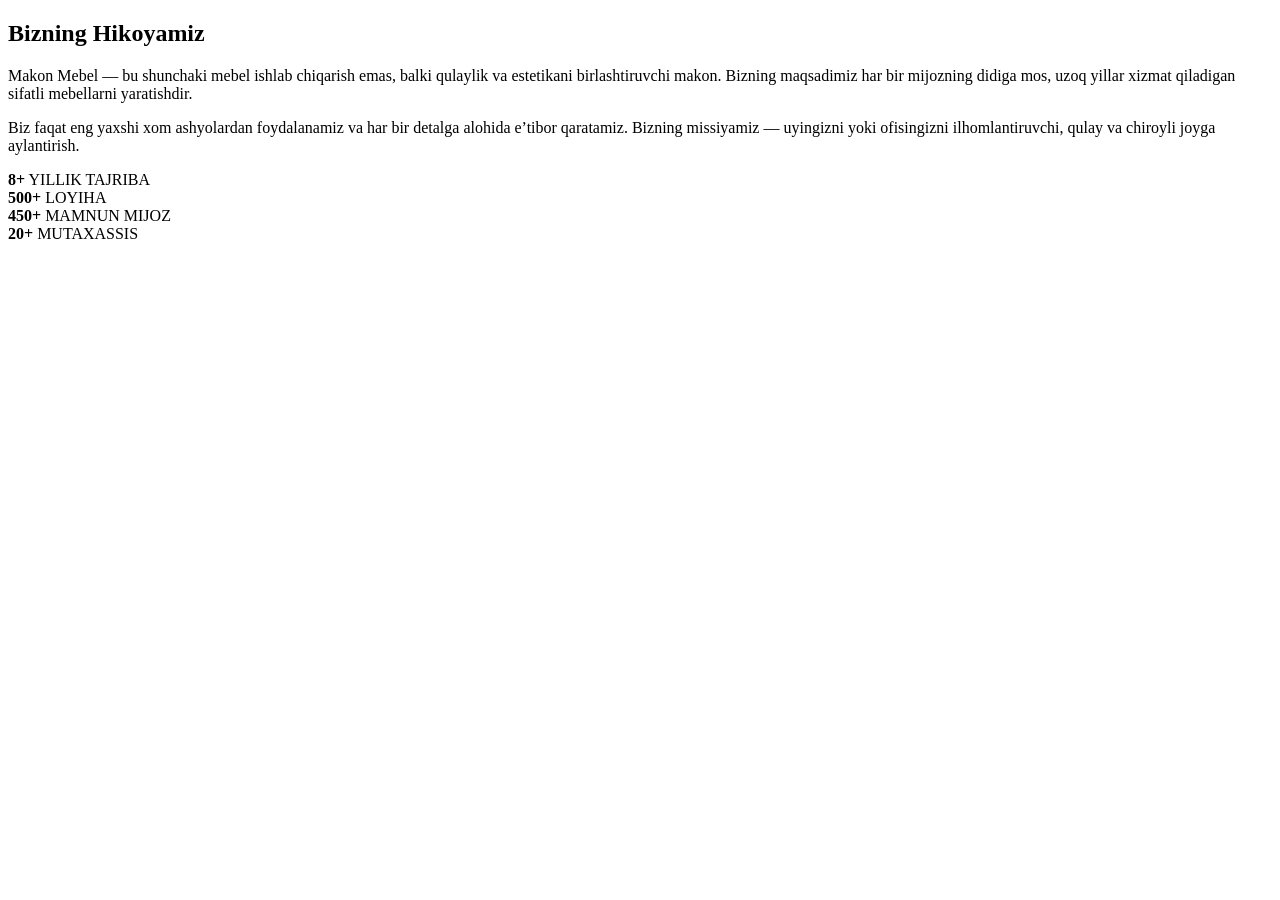
==== index/about.html @ b6251c4b "new page" ====
<!DOCTYPE html>
<html lang="uz">
<head>
    <meta charset="UTF-8">
    <meta name="viewport" content="width=device-width, initial-scale=1.0">
    <link rel="stylesheet" href="https://cdnjs.cloudflare.com/ajax/libs/font-awesome/6.7.2/css/all.min.css">
    <link rel="preconnect" href="https://fonts.googleapis.com">
    <link rel="preconnect" href="https://fonts.gstatic.com" crossorigin>
    <link href="https://fonts.googleapis.com/css2?family=Roboto:wght@400;500;700&display=swap" rel="stylesheet">
    <link href="https://fonts.googleapis.com/css2?family=Inter:wght@400&display=swap" rel="stylesheet">
    <title>Biz haqimizda - Makon Mebel</title>
    <link rel="stylesheet" href="/css/about.css">
</head>
<body>
    <section class="story-section">
    <div class="container story-section__container">

        <div class="story-section__content">
            <h2>Bizning Hikoyamiz</h2>

            <p>
                Makon Mebel — bu shunchaki mebel ishlab chiqarish emas,
                balki qulaylik va estetikani birlashtiruvchi makon.
                Bizning maqsadimiz har bir mijozning didiga mos,
                uzoq yillar xizmat qiladigan sifatli mebellarni yaratishdir.
            </p>

            <p>
                Biz faqat eng yaxshi xom ashyolardan foydalanamiz va har
                bir detalga alohida e’tibor qaratamiz. Bizning missiyamiz —
                uyingizni yoki ofisingizni ilhomlantiruvchi, qulay va
                chiroyli joyga aylantirish.
            </p>
        </div>

        <div class="story-section__stats">

            <div class="story-section__card">
                <strong>8+</strong>
                <span>YILLIK TAJRIBA</span>
            </div>

            <div class="story-section__card">
                <strong>500+</strong>
                <span>LOYIHA</span>
            </div>

            <div class="story-section__card">
                <strong>450+</strong>
                <span>MAMNUN MIJOZ</span>
            </div>

            <div class="story-section__card">
                <strong>20+</strong>
                <span>MUTAXASSIS</span>
            </div>

        </div>
    </div>
</section>
</body>
</html>
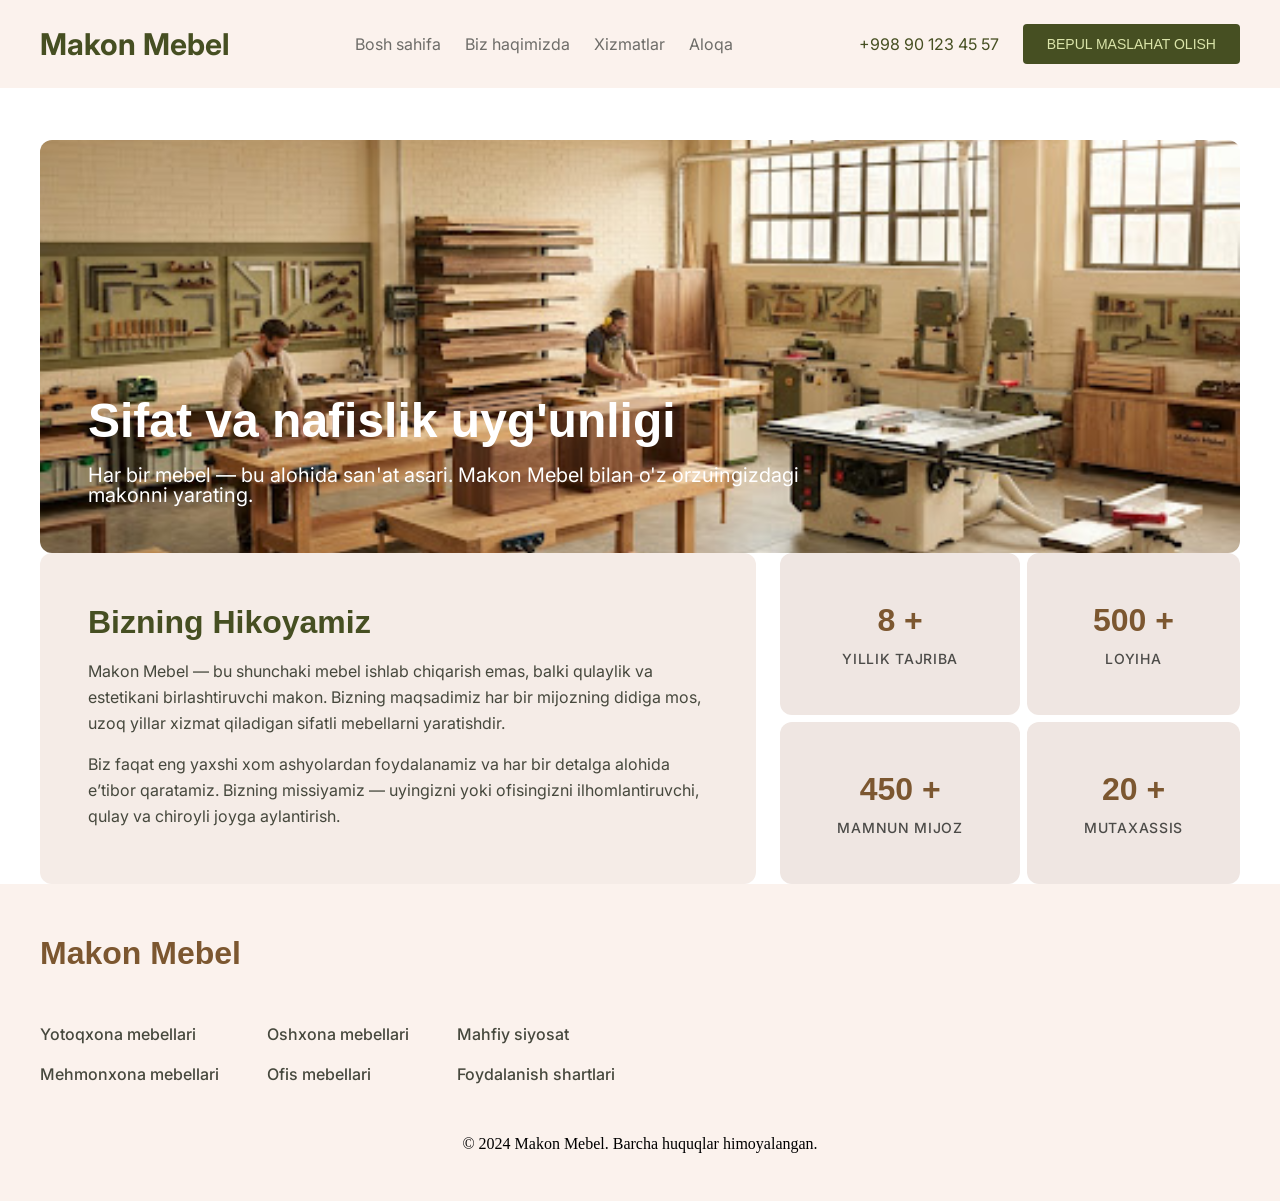
==== commit e2810d84: "about.html" ====
--- a/index/about.html
+++ b/index/about.html
@@ -12,51 +12,114 @@
     <link rel="stylesheet" href="/css/about.css">
 </head>
 <body>
-    <section class="story-section">
-    <div class="container story-section__container">
+    <header class="header">
+        <div class="container">
+            <div class="header-section">
+                <div class="header-section__logoname">
+                    <b><h2>
+                        Makon Mebel
+                    </h2></b>
+                    <div class="header-logo__block">
+                        M M
+                    </div>
+                </div>
+                <div class="header-section__links">
+                    <div class="header-link__item">
+                        <a href="#">Bosh sahifa </a>
+                    </div>
+                    <div class="header-link__item">
+                        <a href="#">Biz haqimizda</a>
+                    </div>
+                    <div class="header-link__item">
+                        <a href="#">Xizmatlar</a>
+                    </div>
+                    <div class="header-link__item">
+                        <a href="#">Aloqa</a>
+                    </div>
+                </div>
+                <div class="header-section__left">
+                    <div class="header-section__contact">
+                        +998 90 123 45 57
+                    </div>
+                    <button class="header-left__btn">
+                        BEPUL MASLAHAT OLISH
+                    </button>
+                    </div>
+                <div class="header-list__btn">
+                    <i class="fa-solid fa-list"></i>
+                </div>  
+            </div>
+        </div>
+    </header>
+    <section class="story">
+    <div class="container">
+        <div class="story-section">
+            <div class="story-section__bg">
+                <h1>Sifat va nafislik uyg'unligi</h1>
+                <p>Har bir mebel — bu alohida san'at asari. Makon Mebel bilan o'z orzuingizdagi <br> makonni yarating.</p>
+            </div>
+            <div class="story-section-items">
+                <div class="story-section__content">
+                   <h1>Bizning Hikoyamiz</h1>
+                   <p>
+                        Makon Mebel — bu shunchaki mebel ishlab chiqarish emas,
+                        balki qulaylik va estetikani birlashtiruvchi makon.
+                        Bizning maqsadimiz har bir mijozning didiga mos,
+                        uzoq yillar xizmat qiladigan sifatli mebellarni yaratishdir.
+                    </p>
 
-        <div class="story-section__content">
-            <h2>Bizning Hikoyamiz</h2>
-
-            <p>
-                Makon Mebel — bu shunchaki mebel ishlab chiqarish emas,
-                balki qulaylik va estetikani birlashtiruvchi makon.
-                Bizning maqsadimiz har bir mijozning didiga mos,
-                uzoq yillar xizmat qiladigan sifatli mebellarni yaratishdir.
-            </p>
-
-            <p>
-                Biz faqat eng yaxshi xom ashyolardan foydalanamiz va har
-                bir detalga alohida e’tibor qaratamiz. Bizning missiyamiz —
-                uyingizni yoki ofisingizni ilhomlantiruvchi, qulay va
-                chiroyli joyga aylantirish.
-            </p>
-        </div>
-
-        <div class="story-section__stats">
-
-            <div class="story-section__card">
-                <strong>8+</strong>
-                <span>YILLIK TAJRIBA</span>
+                    <p>
+                        Biz faqat eng yaxshi xom ashyolardan foydalanamiz va har
+                        bir detalga alohida e’tibor qaratamiz. Bizning missiyamiz —
+                        uyingizni yoki ofisingizni ilhomlantiruvchi, qulay va
+                        chiroyli joyga aylantirish.
+                    </p>
+                </div>
+                <div class="story-section__stats">
+                    <div class="story-stats__card">
+                        <h3>8 +</h3>
+                        <p>YILLIK TAJRIBA</p>
+                    </div>
+                    <div class="story-stats__card">
+                        <h3>500 +</h3>
+                        <p>LOYIHA</p>
+                    </div>
+                    <div class="story-stats__card">
+                        <h3>450 +</h3>
+                        <p>MAMNUN MIJOZ</p>
+                    </div>
+                    <div class="story-stats__card">
+                        <h3>20 +</h3>
+                        <p>MUTAXASSIS</p>
+                    </div>
+                </div>
             </div>
-
-            <div class="story-section__card">
-                <strong>500+</strong>
-                <span>LOYIHA</span>
-            </div>
-
-            <div class="story-section__card">
-                <strong>450+</strong>
-                <span>MAMNUN MIJOZ</span>
-            </div>
-
-            <div class="story-section__card">
-                <strong>20+</strong>
-                <span>MUTAXASSIS</span>
-            </div>
-
         </div>
     </div>
 </section>
+<footer class="footer">
+    <div class="container">
+        <div class="footer-section">
+            <h1>Makon Mebel</h1>
+            <div class="footer-section__items">
+                <div class="footer-section__item">
+                    <a href="#">Yotoqxona mebellari</a>
+                    <a href="#">Mehmonxona mebellari</a>
+                </div>
+                <div class="footer-section__item">
+                    <a href="#">Oshxona mebellari</a>
+                    <a href="#">Ofis mebellari</a>
+                </div>
+                <div class="footer-section__item">
+                    <a href="#">Mahfiy siyosat</a>
+                    <a href="#">Foydalanish shartlari</a>
+                </div>
+            </div>
+            <div class="footer-section__paragraph">
+                <p>© 2024 Makon Mebel. Barcha huquqlar himoyalangan.</p>
+            </div>
+        </div>
+    </div>
+</footer>
 </body>
 </html>
--- a/css/about.css
+++ b/css/about.css
@@ -0,0 +1,259 @@
+* {
+    margin: 0;
+    padding: 0;
+    box-sizing: border-box;
+}
+
+header, main {
+    background-color: #FBF2ED;
+}
+
+
+.container {
+    max-width: 1200px;  
+    margin: 0 auto;
+}
+
+.header-section {
+    color: #464F22;
+    display: flex;
+    justify-content: space-between;
+    padding: 24px 0px;
+    align-items: center;
+    font-family: "Inter", sans-serif;
+    font-weight: 400;
+}
+
+.header-section__contact {
+    font-family: "Inter", sans-serif;
+    font-weight: 400;
+}
+
+.header-section__logoname  {
+    font-weight: bold;
+    font-weight: 700;
+    line-height: 20px;
+    font-size: 20px;
+}
+
+.header-logo__block {
+    display: none;
+}
+
+.header-section__links {
+    line-height: 24px;
+    font-weight: 400;
+    display: flex;
+    gap: 24px;
+    flex-direction: row;
+    align-items: center;
+    color: #6e6d69;
+    font-size: 16px;
+    /* justify-items: center; */
+}
+
+.header-list__btn {
+    display: none;
+}
+
+.header-link__item:hover  {
+    cursor: pointer;
+    color:#39411a;
+    /* font-size: 18px; */
+    transition: 0.2s;
+    transform: scale(1.09);
+    font-weight: 700;
+}   
+
+.header-link__item {
+    position: relative;
+    text-decoration: none;
+}
+
+.header-link__item:after {
+    content: "";
+    position: absolute;
+    width: 0;
+    height: 2.5px;
+    bottom: -4px;
+    left: 0;
+    background-color: #464F22;
+    /* transition: 0.1s;     */
+}
+
+.header-link__item:hover::after {
+    width: 100%;
+}
+
+
+.header-section__left {
+    display: flex;
+    align-items: center;
+    gap: 24px;
+    line-height: 20px;
+    font-weight: 500px;
+}
+
+.header-left__btn {
+    padding: 12px 24px;
+    color: #DBE5AA;
+    background-color: #464F22;
+    border-radius: 4px;
+    border: none;
+    font-weight: 20px;
+    font-size: 14px;
+}
+
+.header-section__font {
+    display: none;
+}
+
+.header-link__item a {
+    font-size: 16px;
+    text-decoration: none;
+    color: #6e6d69;
+}
+
+
+
+.story-section__bg {
+    background-image:url(/images.img/story-section__bg.svg);
+    border-radius: 12px;
+    display: flex;
+    gap: 15px;
+    flex-direction: column;
+    background-repeat: no-repeat;
+    background-size: cover;
+    padding: 48px;
+    padding-top: 252px;
+    margin-top: 52px;
+
+}
+
+.story-section__bg h1 {
+    color: #ffffff;
+    font-size: 48px;
+    font-family: "Montserrat", sans-serif;
+    font-weight: 700;
+    line-height: 58px;
+}
+
+.story-section__bg p {
+    color: #ffffff;
+    font-size: 20px;
+    line-height: 20px;
+    font-family: "Inter", sans-serif;
+    font-weight: 400;
+}
+
+.story-section-items {
+    display: flex;
+    gap: 24px;
+}
+
+.story-section__content {
+    border-radius: 12px;
+    padding: 48px;
+    background-color: #F5ECE7;
+    display: flex;
+    flex-direction: column;
+    gap: 15.1px;
+}
+
+
+.story-section__content h1 {
+    font-size: 32px;
+    color: #464F22;
+    line-height: 42px;
+    font-family: "Montserrat", sans-serif;
+    font-weight: 700;
+}
+
+.story-section-items p {
+    font-size: 16px;
+    color: #46483D;
+    line-height: 26px;
+    font-family: "Inter", sans-serif;
+    font-weight: 400;
+}
+
+.story-section__stats {
+    display: grid;
+    grid-template-columns: repeat(2, 2fr);
+    gap: 7.2px;
+}
+
+.story-stats__card {
+    display: flex;
+    flex-direction: column;
+    gap: 8px;
+    background-color: #EFE6E2;
+    border-radius: 12px;
+    padding: 46px 57px;
+    align-items: center;
+}
+
+.story-stats__card h3 {
+    color: #7C5730;
+    font-family: "Montserrat", sans-serif;
+    font-weight: 600;
+    line-height: 42px;
+    font-size: 32px;
+}
+
+.story-stats__card p {
+    color: #4C4B48;
+    font-family: "Inter", sans-serif;
+    font-weight: 500;
+    line-height: 20px;
+    font-size: 14px;
+    white-space:nowrap;
+    letter-spacing: 0.7px;
+}
+
+/* footer section start */
+footer {
+    background-color: #FBF2ED;
+    padding: 48px 0px;
+}
+
+.footer-section {
+    display: flex;
+    flex-direction: column;
+    gap: 48px;
+}
+
+.footer-section h1 {
+    color: #7C5730;
+    font-size: 32px;
+    line-height: 42px;
+    font-family: "Montserrat", sans-serif;
+    font-weight: 700;
+}
+
+.footer-section__items {
+    display: flex;
+    flex-direction: row;
+    gap: 48px;
+}
+
+.footer-section__item {
+    display: flex;
+    flex-direction: column;
+    gap: 15px;
+}
+
+.footer-section__item a {
+    text-decoration: none;
+    color: #46483D;
+    font-size: 16px;
+    line-height: 25px;
+    font-family: "Inter", sans-serif;
+    font-weight: 500;
+}
+
+.footer-section__paragraph{
+    display: flex;
+    align-items: center;
+    justify-content: center;
+}
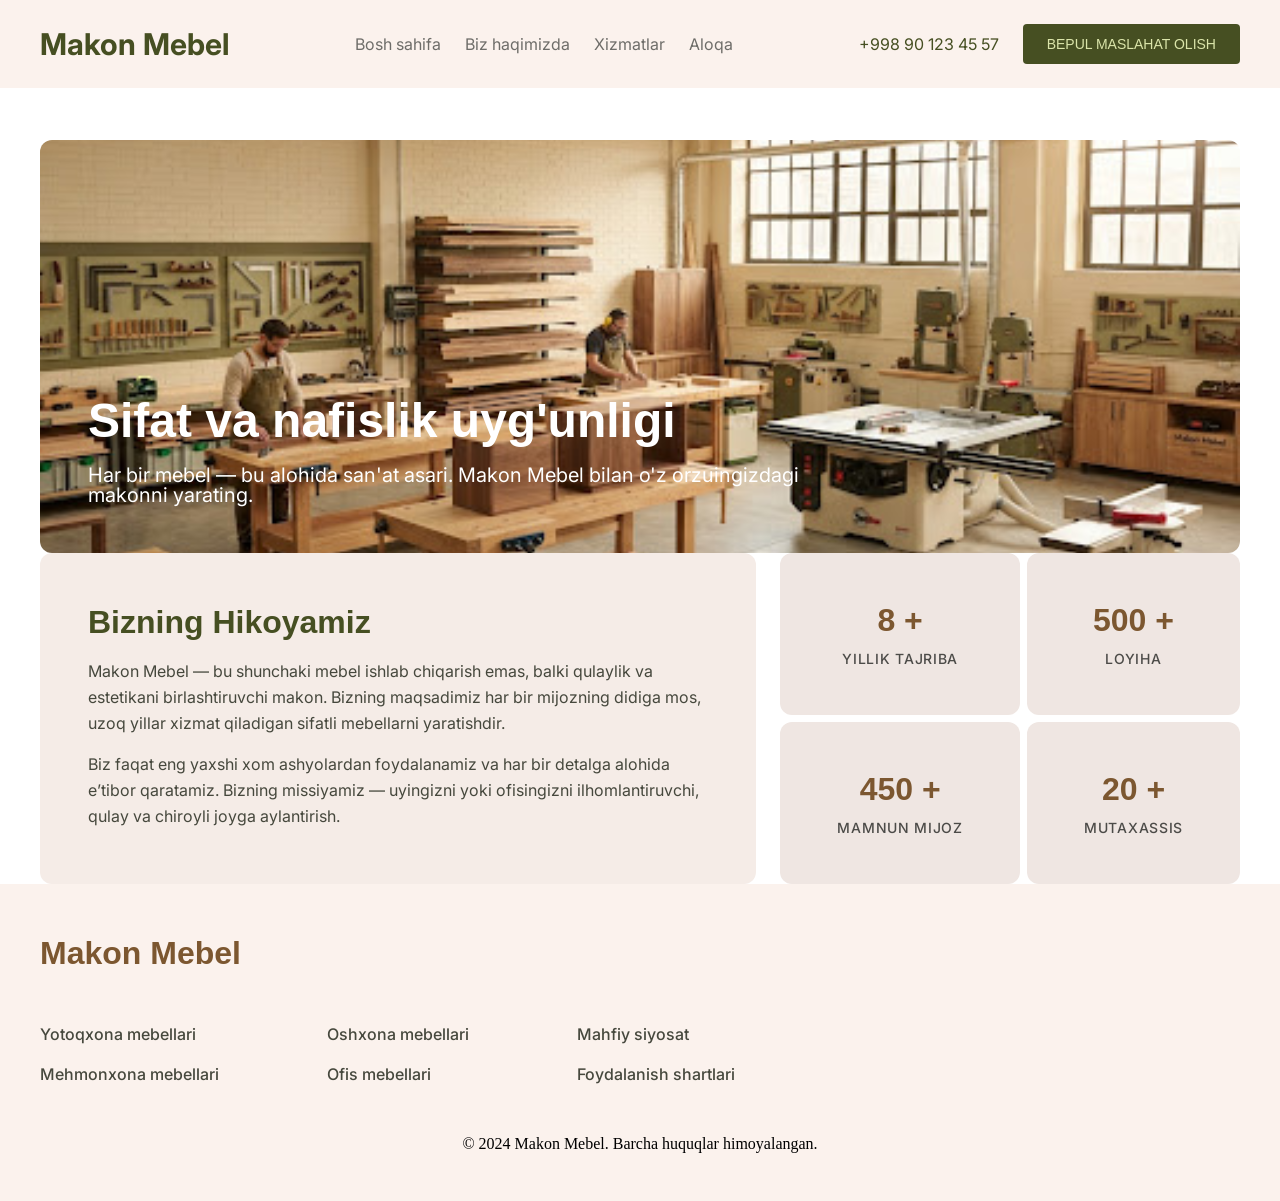
==== commit 3b7bcf8d: "about responsive 480px" ====
--- a/index/about.html
+++ b/index/about.html
@@ -56,7 +56,7 @@
         <div class="story-section">
             <div class="story-section__bg">
                 <h1>Sifat va nafislik uyg'unligi</h1>
-                <p>Har bir mebel — bu alohida san'at asari. Makon Mebel bilan o'z orzuingizdagi <br> makonni yarating.</p>
+                <p>Har bir mebel — bu alohida san'at asari. Makon Mebel bilan o'z orzuingizdagi <br class="story-bg__br"> makonni yarating.</p>
             </div>
             <div class="story-section-items">
                 <div class="story-section__content">
--- a/css/about.css
+++ b/css/about.css
@@ -234,7 +234,7 @@
 .footer-section__items {
     display: flex;
     flex-direction: row;
-    gap: 48px;
+    gap: 108px;
 }
 
 .footer-section__item {
@@ -256,4 +256,88 @@
     display: flex;
     align-items: center;
     justify-content: center;
+}
+
+@media only screen and (max-width:780px) {
+    .header-section {
+        padding: 18px 12px;
+    }
+
+    .header-section__links {
+        display: none;
+    }
+
+    .header-section__contact {
+        display: none;
+    }
+
+    .story-section__bg {
+        background-size: auto;
+    }
+
+    .story-section__bg p {
+        font-size: 16px;
+    }
+
+    .story-section__bg h1 {
+        font-size: 40px;
+    }
+    
+    .story-section__bg img {
+        padding: 20px;
+    }
+    
+    .story-section-items {
+        margin-top: 20px;
+        display: flex;
+        flex-direction: column;
+        gap: 8px;
+    }
+
+    .footer {
+        padding: 48px 24px;
+        margin-top: 50px;
+    }
+
+}
+
+@media only screen and (max-width:480px) {
+    .header-left__btn {
+        padding: 8px 12px;
+        font-size: 10px;
+    }
+
+    .story-section__bg {
+        padding:24px;
+        padding-top: 260px;
+        gap: 2px;
+    }
+
+    .story-bg__br {
+        display: none;
+    }
+
+    .story-section__bg h1 {
+        font-size: 32px;
+    }
+
+    .story-section__content {
+        padding: 24px;
+    }
+
+    .story-stats__card {
+        padding: 36px 46px;
+        gap: 2px;
+    }
+
+    .footer-section__items {
+        flex-direction: column;
+        gap: 24px;
+    }
+
+    .footer-section__item {
+        flex-direction: row;
+        justify-content: space-around;
+        gap: 20px;
+    }
 }
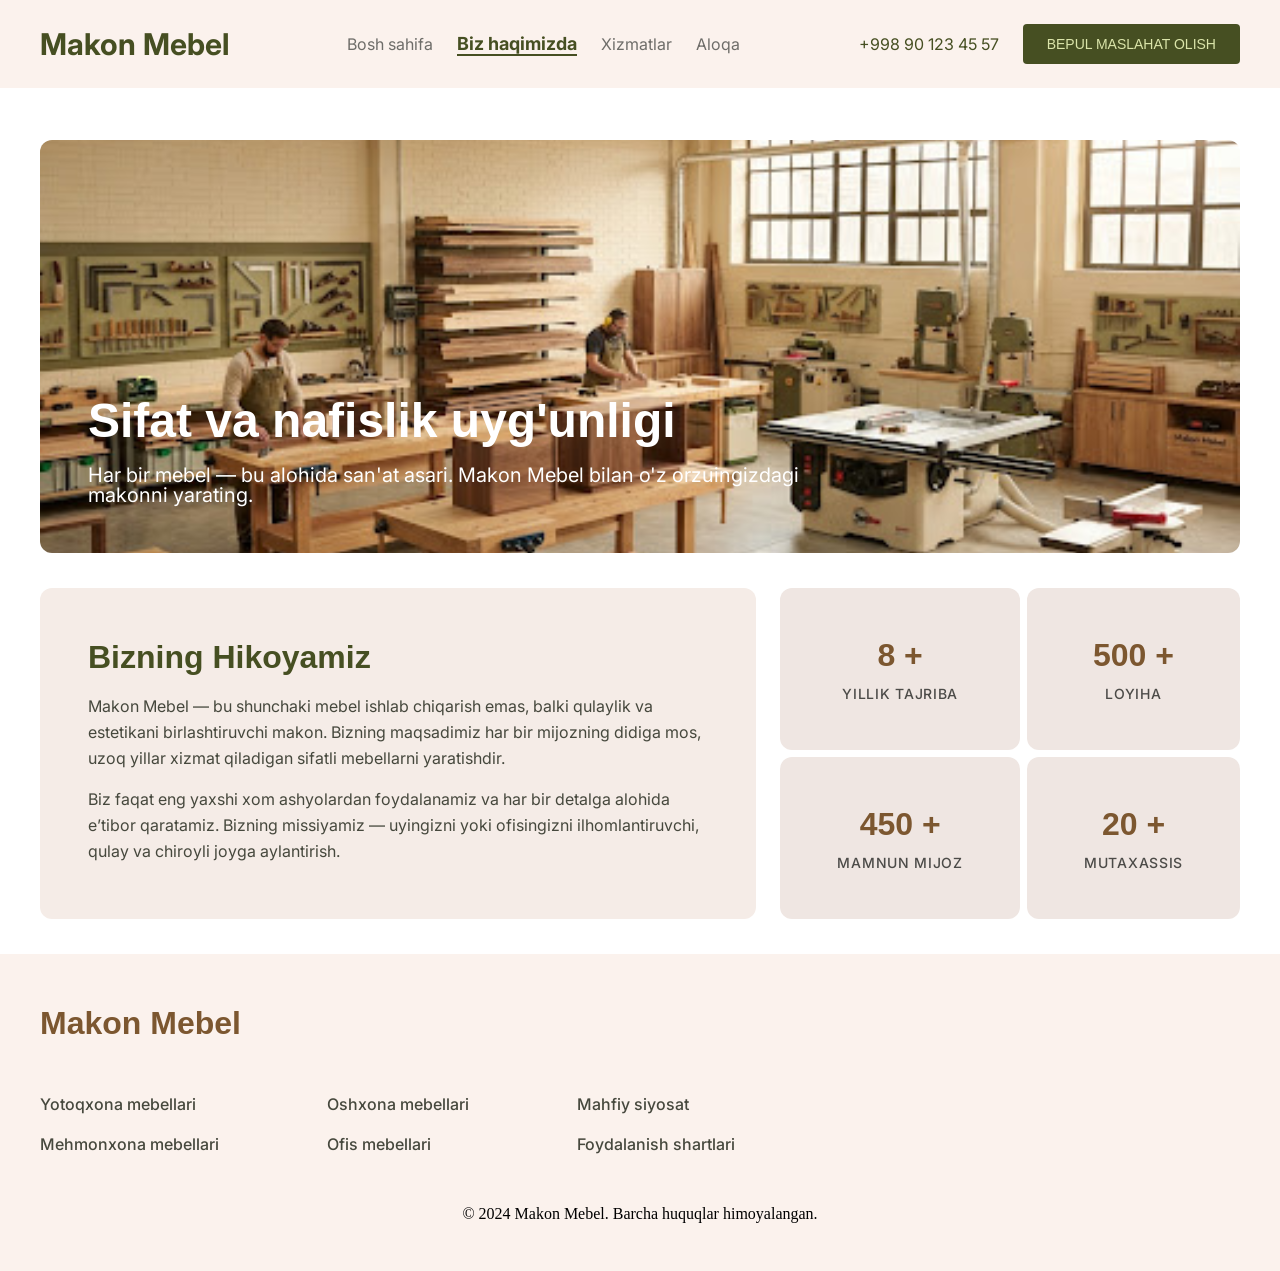
==== commit 37d68bd7: "page full responsive" ====
--- a/index/about.html
+++ b/index/about.html
@@ -25,16 +25,16 @@
                 </div>
                 <div class="header-section__links">
                     <div class="header-link__item">
-                        <a href="#">Bosh sahifa </a>
+                        <a href="../index.html">Bosh sahifa </a>
                     </div>
                     <div class="header-link__item">
-                        <a href="#">Biz haqimizda</a>
+                        <a href="./about.html"  class="active">Biz haqimizda</a>
                     </div>
                     <div class="header-link__item">
-                        <a href="#">Xizmatlar</a>
+                        <a href="./services.html">Xizmatlar</a>
                     </div>
                     <div class="header-link__item">
-                        <a href="#">Aloqa</a>
+                        <a href="./contacts.html">Aloqa</a>
                     </div>
                 </div>
                 <div class="header-section__left">
@@ -122,4 +122,5 @@
     </div>
 </footer>
 </body>
+<script src="./js/main.js"></script>
 </html>
--- a/css/about.css
+++ b/css/about.css
@@ -56,21 +56,21 @@
     display: none;
 }
 
-.header-link__item:hover  {
+/* .header-link__item:hover  {
     cursor: pointer;
     color:#39411a;
     /* font-size: 18px; */
     transition: 0.2s;
     transform: scale(1.09);
     font-weight: 700;
-}   
+}    */
 
 .header-link__item {
     position: relative;
     text-decoration: none;
 }
 
-.header-link__item:after {
+/* .header-link__item:after {
     content: "";
     position: absolute;
     width: 0;
@@ -79,7 +79,7 @@
     left: 0;
     background-color: #464F22;
     /* transition: 0.1s;     */
-}
+} */
 
 .header-link__item:hover::after {
     width: 100%;
@@ -114,6 +114,15 @@
     color: #6e6d69;
 }
 
+.header-link__item a.active {
+    color: #464F22;
+    border-bottom: 2px solid #464F22;
+    transition: none;
+    transform: none;
+    font-weight: 700;
+    font-size: 18px;
+}
+
 
 
 .story-section__bg {
@@ -147,6 +156,7 @@
 }
 
 .story-section-items {
+    margin: 35px 0px;
     display: flex;
     gap: 24px;
 }
@@ -215,9 +225,11 @@
 footer {
     background-color: #FBF2ED;
     padding: 48px 0px;
+    margin-top: 25px;
 }
 
 .footer-section {
+    
     display: flex;
     flex-direction: column;
     gap: 48px;
